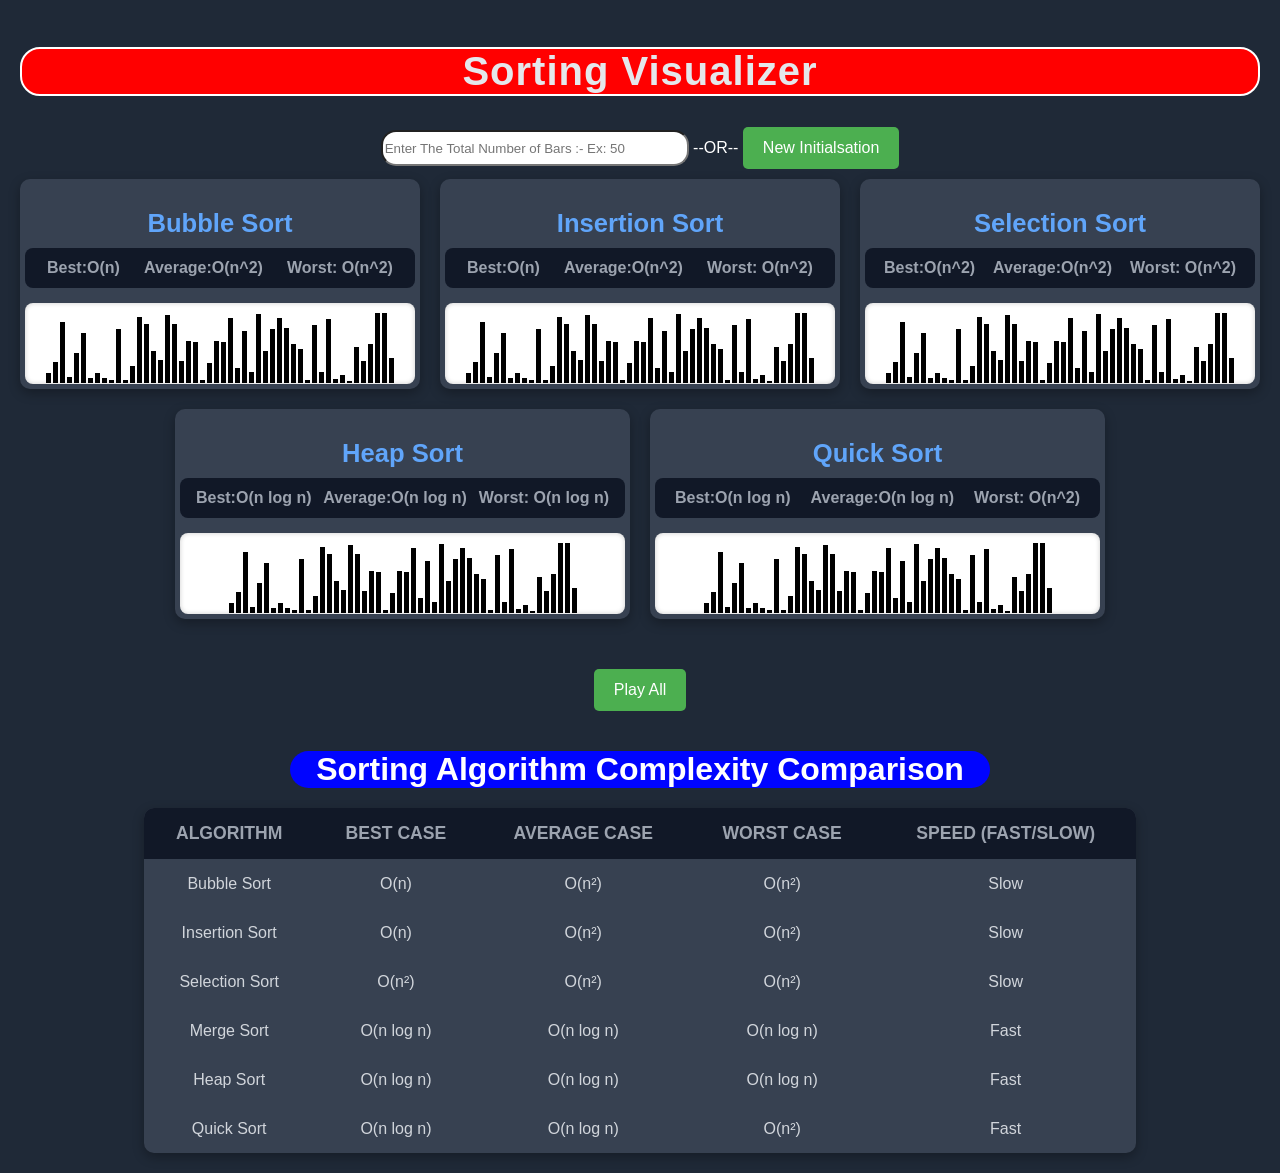
==== indexP.html @ 882bc686 "Add files via upload" ====
<!DOCTYPE html>
<html lang="en">
<head>
    <meta charset="UTF-8">
    <meta name="viewport" content="width=device-width, initial-scale=1.0">
    <title>Sorting Visualizer</title>
    <link rel="stylesheet" href="stylesP.css">
</head>
<body>
    <h1>Sorting Visualizer</h1>
    <audio id="sortAudio" src="bubble-sort-33294.mp3" type="audio/mp3"></audio>


    <div class="initButton">
        <!-- <span style="font-family: 'Courier New', Courier, monospace;">Enter The Total Number of Bars :- </span> -->
        <input type="number" name="bars" id="size" style="border-radius: 15px; height: 30px; width: 300px;" placeholder="Enter The Total Number of Bars :- Ex: 50">
        <span>--OR--</span>
        <button onclick="initArrays()">New Initialsation</button>
    </div>

    <div id="sortingsContainer">
        <!-- Sorting algorithms with visualizers -->
        <!-- Row 1: First three sorting algorithms -->
        <div class="row">
            <div class="sort-box">
                <h3>Bubble Sort</h3>
                <div class="complexity">
                    <span class="label">Best:O(n)</span> 
                    <span class="label">Average:O(n^2)</span> 
                    <span class="label">Worst: O(n^2)</span> 
                </div>
                <div class="container" id="containerBubble"></div>
            </div>
            <div class="sort-box">
                <h3>Insertion Sort</h3>
                <div class="complexity">
                    <span class="label">Best:O(n)</span> 
                    <span class="label">Average:O(n^2)</span> 
                    <span class="label">Worst: O(n^2)</span> 
                </div>
                <div class="container" id="containerInsertion"></div>
            </div>
            <div class="sort-box">
                <h3>Selection Sort</h3>
                <div class="complexity">
                    <span class="label">Best:O(n^2)</span> 
                    <span class="label">Average:O(n^2)</span> 
                    <span class="label">Worst: O(n^2)</span> 
                </div>
                <div class="container" id="containerSelection"></div>
            </div>
        </div>

        <!-- Row 2: Last three sorting algorithms -->
        <div class="row-2">
            <div class="sort-box-2">
                <h3>Heap Sort</h3>
                <div class="complexity">
                    <span class="label">Best:O(n log n)</span> 
                    <span class="label">Average:O(n log n)</span> 
                    <span class="label">Worst: O(n log n)</span> 
                </div>
                <div class="container" id="containerHeap"></div>
            </div>
            <div class="sort-box-2">
                <h3>Quick Sort</h3>
                <div class="complexity">
                    <span class="label">Best:O(n log n)</span> 
                    <span class="label">Average:O(n log n)</span> 
                    <span class="label">Worst: O(n^2)</span> 
                </div>
                <div class="container" id="containerQuick"></div>
            </div>
        </div>
    </div>

    <button onclick="playAll()">Play All</button>

    <!-- Complexity Comparison Table -->
    <div id="comparisonTable">
        <h2>Sorting Algorithm Complexity Comparison</h2>
        <table>
            <thead>
                <tr>
                    <th>Algorithm</th>
                    <th>Best Case</th>
                    <th>Average Case</th>
                    <th>Worst Case</th>
                    <th>Speed (Fast/Slow)</th>
                </tr>
            </thead>
            <tbody>
                <tr>
                    <td>Bubble Sort</td>
                    <td>O(n)</td>
                    <td>O(n²)</td>
                    <td>O(n²)</td>
                    <td>Slow</td>
                </tr>
                <tr>
                    <td>Insertion Sort</td>
                    <td>O(n)</td>
                    <td>O(n²)</td>
                    <td>O(n²)</td>
                    <td>Slow</td>
                </tr>
                <tr>
                    <td>Selection Sort</td>
                    <td>O(n²)</td>
                    <td>O(n²)</td>
                    <td>O(n²)</td>
                    <td>Slow</td>
                </tr>
                <tr>
                    <td>Merge Sort</td>
                    <td>O(n log n)</td>
                    <td>O(n log n)</td>
                    <td>O(n log n)</td>
                    <td>Fast</td>
                </tr>
                <tr>
                    <td>Heap Sort</td>
                    <td>O(n log n)</td>
                    <td>O(n log n)</td>
                    <td>O(n log n)</td>
                    <td>Fast</td>
                </tr>
                <tr>
                    <td>Quick Sort</td>
                    <td>O(n log n)</td>
                    <td>O(n log n)</td>
                    <td>O(n²)</td>
                    <td>Fast</td>
                </tr>
            </tbody>
        </table>
    </div>
    

    <script src="scriptP.js"></script>
</body>
</html>
---- stylesP.css ----
/* General styling for the body and layout */
body {
    font-family: 'Segoe UI', Tahoma, Geneva, Verdana, sans-serif;
    background-color: #1f2937;
    color: white;
    margin: 0;
    padding: 20px;
    text-align: center;
}
.initButton{
    margin-bottom: 10px;
}
/* .init{
    border-radius: 15px;
    height: 30px;
} */

h1 {
    background-color: red;
    margin-bottom: 1px;
    font-size: 2.5em;
    color: #e5e7eb;
    letter-spacing: 1px;
    border: 2px solid rgb(255, 255, 255);
    border-radius: 20px;
}

/* Container for sorting boxes */
#sortingsContainer {
    display: flex;
    flex-direction: column;
    align-items: center;
    justify-content: center;
}

.row {
    display: flex;
    justify-content: space-around;
    width: 100%;
    margin-bottom: 20px;
    gap: 20px;
}
.row-2 {
    display: flex;
    justify-content: space-around;
    width: 75%;
    margin-bottom: 20px;
    gap: 20px;
}

.sort-box {
    flex: 1;
    display: flex;
    flex-direction: column;
    background-color: #374151;
    padding: 5px;
    border-radius: 10px;
    color: #cbd5e1;
    width: 350px;
    height: 200px;
    box-shadow: 0 4px 12px rgba(0, 0, 0, 0.3);
    transition: transform 0.3s ease;
}
.sort-box-2 {
    flex: 1;
    display: flex;
    flex-direction: column;
    justify-content: center;
    background-color: #374151;
    padding: 5px;
    border-radius: 10px;
    color: #cbd5e1;
    width: 350px;
    height: 200px;
    box-shadow: 0 4px 12px rgba(0, 0, 0, 0.3);
    transition: transform 0.3s ease;
}

.sort-box:hover,.sort-box-2:hover {
    transform: translateY(-5px);
}

/* Algorithm name styling */
.sort-box h3 {
    font-size: 1.6em;
    margin-bottom: 10px;
    color: #60a5fa;
}
.sort-box-2 h3 {
    font-size: 1.6em;
    margin-bottom: 10px;
    color: #60a5fa;
}

/* Styling for the complexity to display vertically */
.complexity {
    font-size: 1em;
    height: 50px;
    display: flex;
    background-color: #111827;
    padding: 10px;
    border-radius: 8px;
    text-align: left;
    color: #d1d5db;
    margin-bottom: 15px;
}

/* Label for best, average, worst */
.label {
    margin: auto;
    font-weight: bold;
    color: #9ca3af;
}

/* Container for displaying bars */
.container {
    display: flex;
    align-items: flex-end;
    justify-content: center;
    background-color: #ffffff;
    height: 200px;
    border-radius: 8px;
    overflow: hidden;
    box-shadow: inset 0 0 5px rgba(0, 0, 0, 0.2);
}

/* Button styling */
button {
    padding: 12px 20px;
    background-color: #4caf50;
    color: white;
    font-size: 16px;
    border: none;
    border-radius: 5px;
    cursor: pointer;
    margin-top: 30px;
}

button:hover {
    background-color: #45a049;
}

/* Table styling for the comparison table */
#comparisonTable {
    margin-top: 40px;
    text-align: center;
}

#comparisonTable h2 {
    font-size: 2em;
    color: white;
    margin-bottom: 20px;
    margin-left: auto;
    margin-right: auto;
    background-color: rgb(0, 4, 255);
    border-radius: 20px;
    width: 700px;
}

table {
    width: 80%;
    margin: 0 auto;
    border-collapse: collapse;
    background-color: #374151;
    color: #d1d5db;
    box-shadow: 0 4px 12px rgba(0, 0, 0, 0.3);
    border-radius: 10px;
    overflow: hidden;
}

thead {
    background-color: #111827;
    color: #9ca3af;
}

th, td {
    padding: 15px;
    border-bottom: 1px solid #374151;
    text-align: center;
}

th {
    font-size: 1.1em;
    text-transform: uppercase;
}

tr:hover {
    background-color: #4b5563;
}

tbody tr:last-child td {
    border-bottom: none;
}

td {
    font-size: 1em;
}

.fast {
    color: #4caf50;
    font-weight: bold;
}

.slow {
    color: #ef4444;
    font-weight: bold;
}

/* Responsive styling for smaller screens */
@media (max-width: 768px) {
    .row {
        flex-direction: column;
        align-items: center;
    }

    .container {
        width: 100%;
    }

    .sort-box {
        margin-bottom: 20px;
    }

    table {
        width: 100%;
    }
}
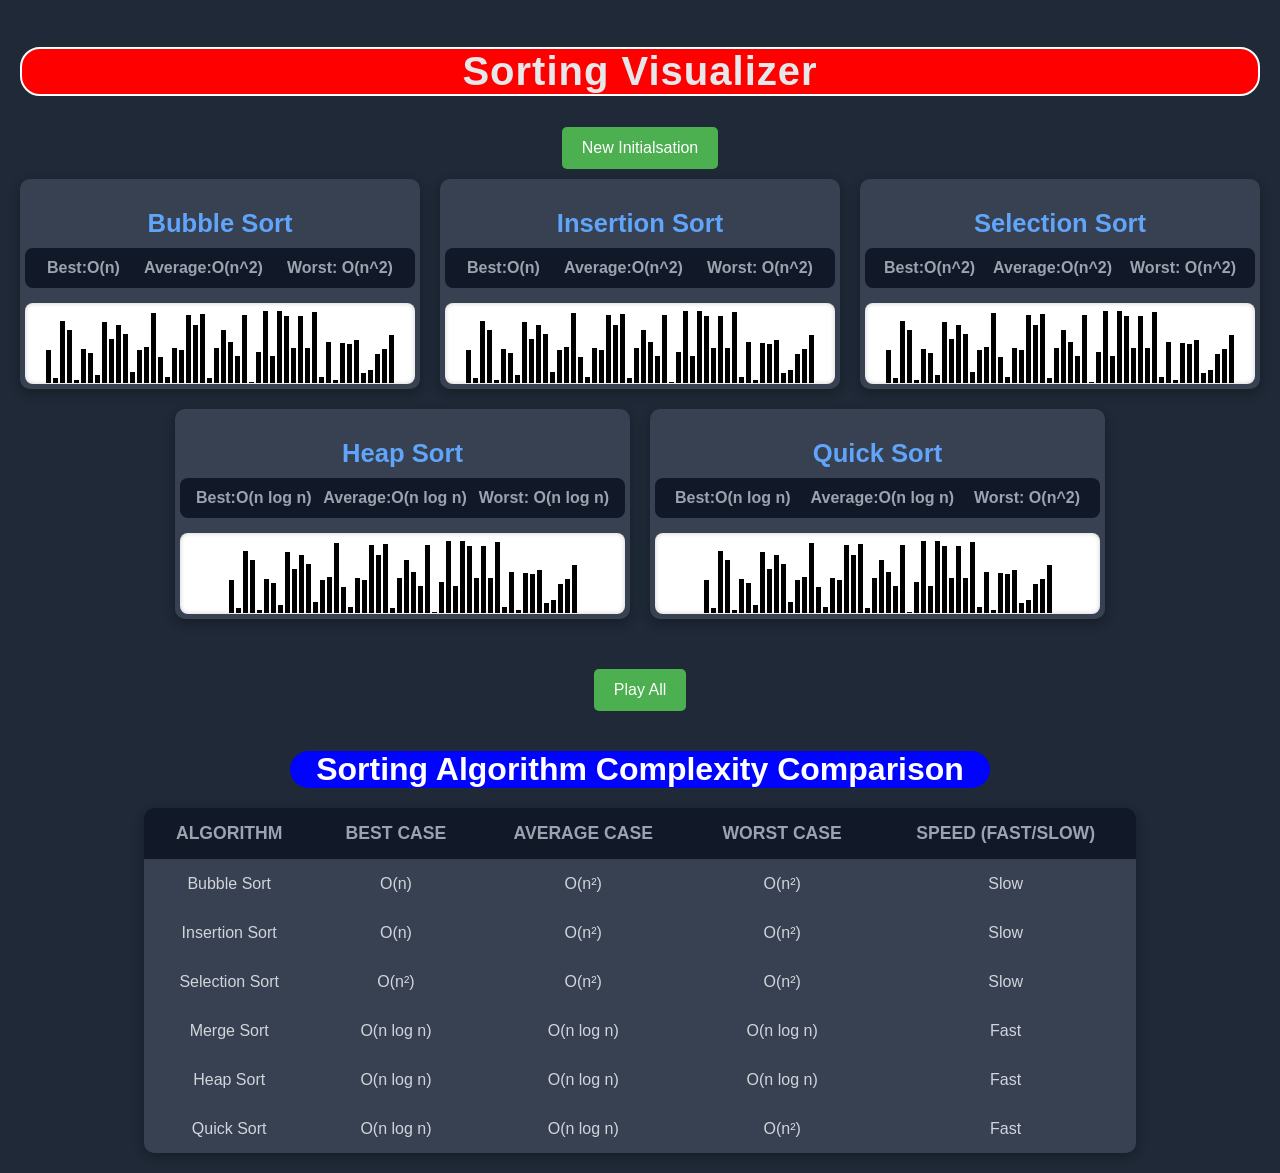
==== commit 93d4f1c9: "Update indexP.html" ====
--- a/indexP.html
+++ b/indexP.html
@@ -13,8 +13,6 @@
 
     <div class="initButton">
         <!-- <span style="font-family: 'Courier New', Courier, monospace;">Enter The Total Number of Bars :- </span> -->
-        <input type="number" name="bars" id="size" style="border-radius: 15px; height: 30px; width: 300px;" placeholder="Enter The Total Number of Bars :- Ex: 50">
-        <span>--OR--</span>
         <button onclick="initArrays()">New Initialsation</button>
     </div>
 
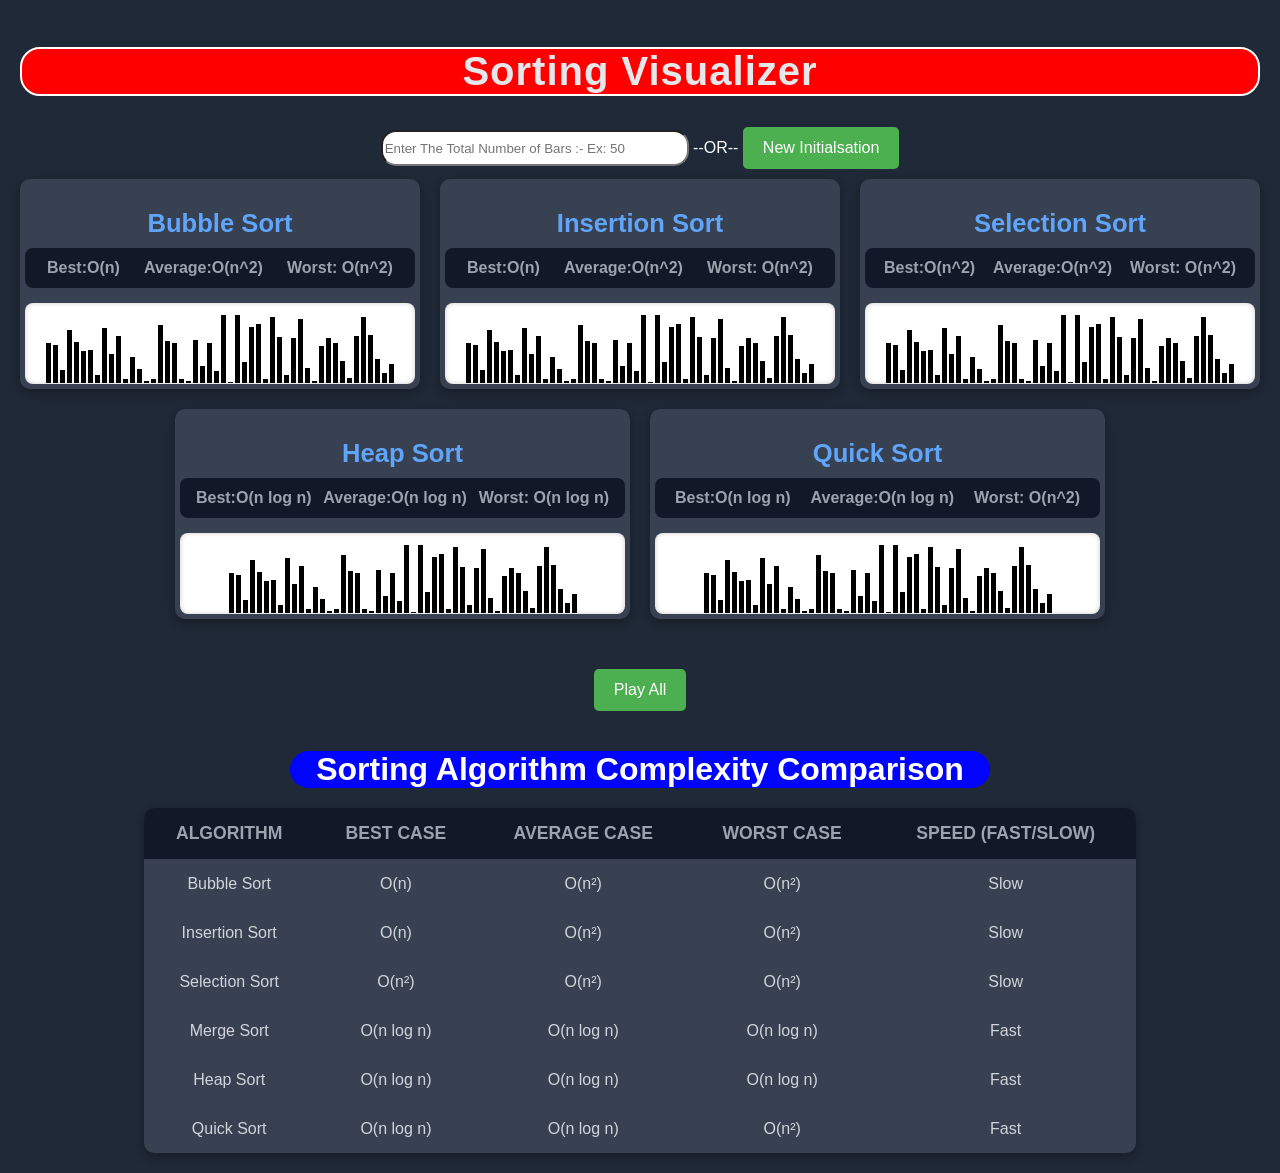
==== commit 42e61ea2: "Update indexP.html" ====
--- a/indexP.html
+++ b/indexP.html
@@ -8,11 +8,12 @@
 </head>
 <body>
     <h1>Sorting Visualizer</h1>
-    <audio id="sortAudio" src="bubble-sort-33294.mp3" type="audio/mp3"></audio>
 
 
     <div class="initButton">
         <!-- <span style="font-family: 'Courier New', Courier, monospace;">Enter The Total Number of Bars :- </span> -->
+        <input type="number" name="bars" id="size" style="border-radius: 15px; height: 30px; width: 300px;" placeholder="Enter The Total Number of Bars :- Ex: 50">
+        <span>--OR--</span>
         <button onclick="initArrays()">New Initialsation</button>
     </div>
 
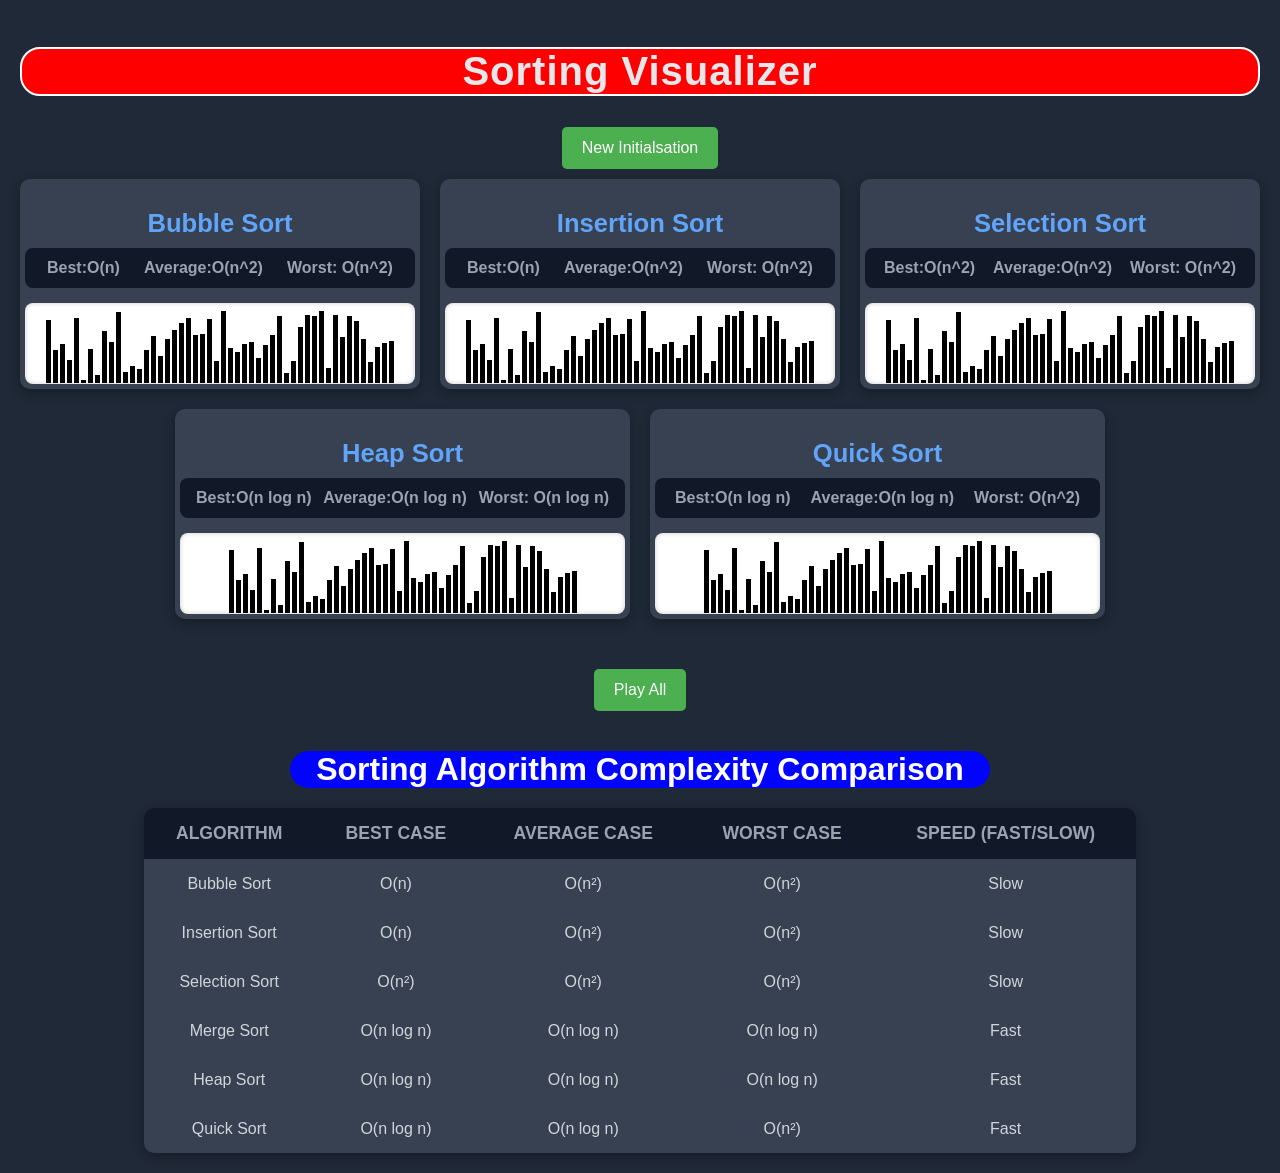
==== commit 110bafc7: "Update indexP.html" ====
--- a/indexP.html
+++ b/indexP.html
@@ -11,9 +11,6 @@
 
 
     <div class="initButton">
-        <!-- <span style="font-family: 'Courier New', Courier, monospace;">Enter The Total Number of Bars :- </span> -->
-        <input type="number" name="bars" id="size" style="border-radius: 15px; height: 30px; width: 300px;" placeholder="Enter The Total Number of Bars :- Ex: 50">
-        <span>--OR--</span>
         <button onclick="initArrays()">New Initialsation</button>
     </div>
 
